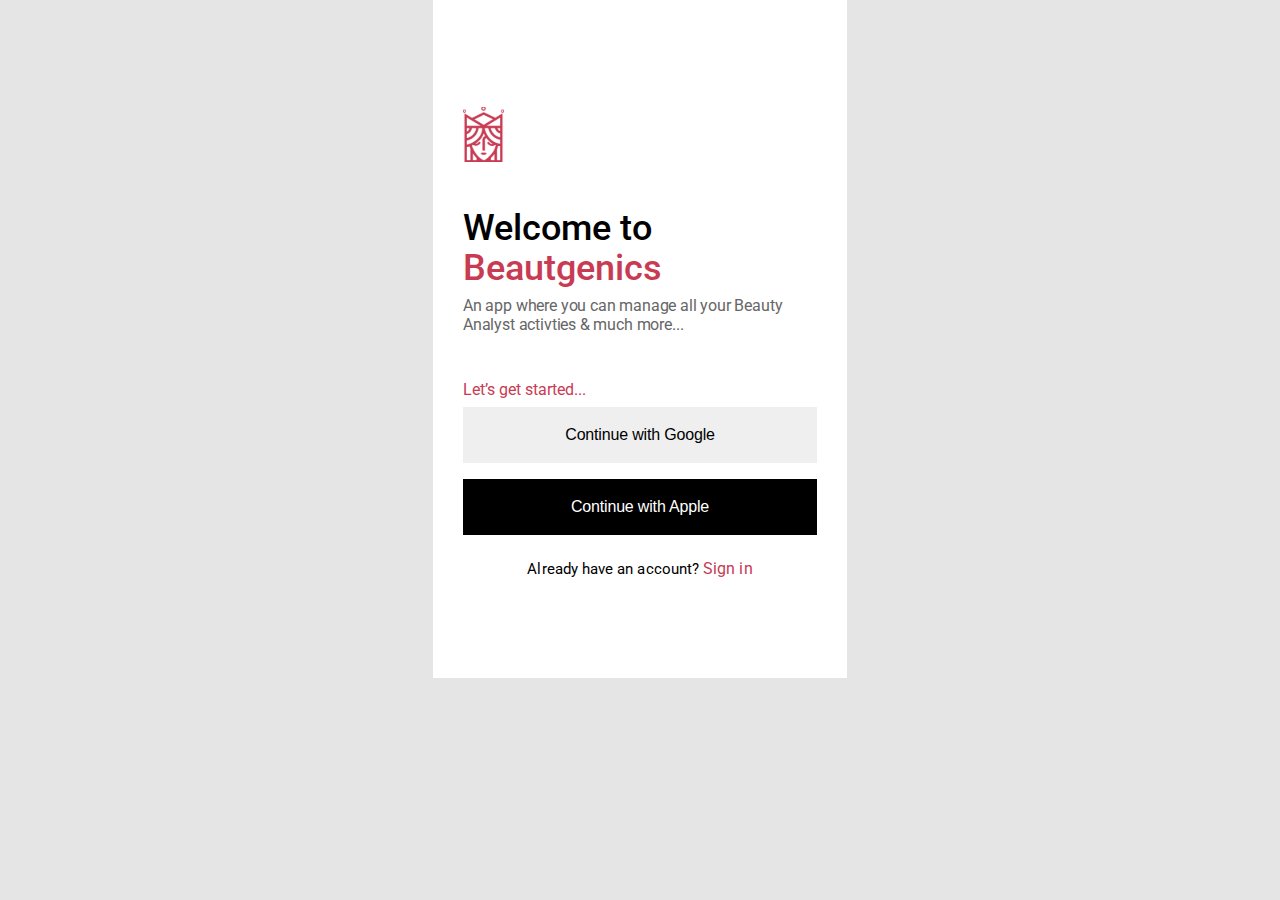
==== index.html @ fba741db "Initial commit" ====
<!DOCTYPE html>
<html lang="en">
  <head>
    <meta charset="UTF-8" />
    <meta http-equiv="X-UA-Compatible" content="IE=edge" />
    <meta name="viewport" content="width=device-width, initial-scale=1.0" />
    <link rel="stylesheet" href="./styles/index.css" />
    <link rel="stylesheet" href="./styles/signIn.css" />
    <title>Document</title>
  </head>
  <body>
    <div class="main-container">
      <section class="content">
        <img class="logo" src="./assets//logo.svg" alt="logo" />
        <h1>Welcome to</h1>
        <h2>Beautgenics</h2>
        <p class="about">
          An app where you can manage all your Beauty Analyst activties & much
          more...
        </p>
        <div class="signin_btns">
          <span>Let’s get started...</span>
          <button class="google">Continue with Google</button>
          <button class="apple">Continue with Apple</button>
          <h6>Already have an account? <span class="colored">Sign in</span></h6>
        </div>
      </section>
    </div>
  </body>
</html>
---- styles/index.css ----
@import url("https://fonts.googleapis.com/css2?family=Roboto:ital,wght@0,300;0,400;0,500;0,700;1,700&display=swap");
@import url("https://fonts.googleapis.com/css2?family=Inter:wght@100;200;300;400;500&family=Roboto:ital,wght@0,300;0,400;0,500;0,700;1,700&display=swap");

* {
  margin: 0;
  padding: 0;
  box-sizing: border-box;
}
:root {
  --primary-color: #c83b53;
  --interFont: "Inter", sans-serif;
  --lightWeight: 400;
  --mediumWeight: 500;
  --primaryFontSize: 16px;
}
body {
  margin: 0 !important;
  background-color: #e5e5e5;
  font-family: "Roboto", sans-serif;
}
.main-container {
  max-width: 414px;
  margin-left: auto;
  margin-right: auto;
  min-height: 100vh;
  height: 100%;
  position: relative;
}

button {
  outline: none;
  border: none;
  cursor: pointer;
}
nav {
  background-color: #c83b53;
  width: 100%;
  height: 56px;
  max-width: 414px;
  margin-left: auto;
  margin-right: auto;
}
section {
  background-color: #fff;
}

.customer-profile {
  display: grid;
  place-content: center;
  padding: 24px 0px;
}
.customer-profile img {
  margin-left: auto;
  margin-right: auto;
  margin-bottom: 10px;
}
.customer-profile h2 {
  font-weight: var(--mediumWeight);
  font-size: 20px;
  text-align: center;
  letter-spacing: 0.15px;
  color: rgba(0, 0, 0, 0.87);
}
.customer-profile p {
  font-weight: var(--lightWeight);
  font-size: 14px;
  text-align: center;
  letter-spacing: 0.25px;
  color: rgba(0, 0, 0, 0.6);
}
.rate {
  font-weight: 400;
  font-size: 10px;
  color: #1eaa4b;
}
.circle {
  width: 20px;
  height: 20px;
  border-radius: 50%;
}
.red {
  background: #c83b53;
}
.orange {
  background: #ed9013;
}
.purple {
  background: #a82cd0;
}
.blue {
  background: linear-gradient(180deg, #4eb4f9 0%, #4ee7e8 100%);
}
.percent {
  color: var(--primary-color);
}

.sidenav {
  height: 100%;
  width: 0;
  position: absolute;
  z-index: 1;
  top: 0;
  left: 0;
  background-color: #fff;
  overflow-x: hidden;
  transition: 0.5s;
  padding-top: 60px;
}

.sidenav a {
  padding: 8px 8px 8px 32px;
  text-decoration: none;
  font-size: 25px;
  color: #818181;
  display: block;
  transition: 0.3s;
}

.sidenav a:hover {
  color: #f1f1f1;
}

.sidenav .closebtn {
  position: absolute;
  top: 0;
  right: 25px;
  font-size: 36px;
  margin-left: 50px;
}
---- styles/signIn.css ----
.content,
.signin_btns {
  display: flex;
  flex-direction: column;
  justify-content: center;
}
.content {
  padding: 107px 30px 100px 30px;
}
.logo {
  width: 41px;
  object-fit: cover;
}
.content h1 {
  margin-top: 46px;
}
.content h1,
.content h2 {
  font-weight: var(--mediumWeight);
  font-size: 36px;
  line-height: 40px;
}

.content h2 {
  color: var(--primary-color);
}
.about {
  font-family: var(----interFont);
  font-weight: var(----lightWeight);
  font-size: var(--primaryFontSize);
  letter-spacing: -0.011em;
  color: #666666;
  margin: 8px 0px 46px 0px;
}
.signin_btns span {
  font-weight: var(----lightWeight);
  font-size: var(--primaryFontSize);
  color: #979797;
}
.signin_btns button {
  width: 100%;
  height: 56px;
  font-weight: 400;
  font-size: var(----lightWeight);
  letter-spacing: -0.011em;
}
.google {
  margin: 8px 0px 16px 0px;
  background-color: E0E0E0;
  color: #000000;
}
.apple {
  background-color: #000000;
  color: #fff;
  margin-bottom: 24px;
}
.signin_btns h6 {
  text-align: center;
  font-weight: 400;
  font-size: 15px;
  letter-spacing: 0.0703846px;
  color: #000000;
}
.signin_btns span {
  color: var(--primary-color);
}
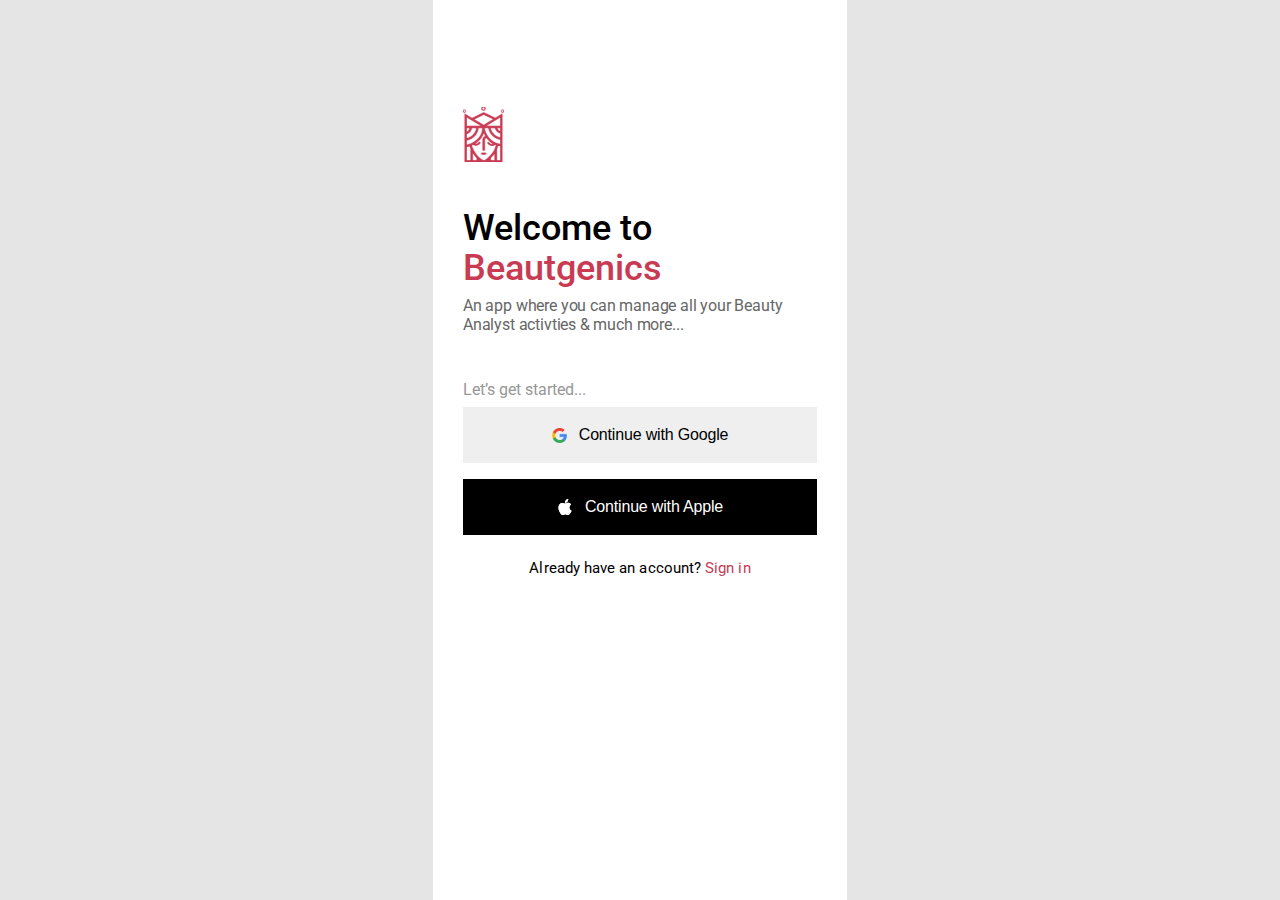
==== commit 487f24b8: "added icons" ====
--- a/index.html
+++ b/index.html
@@ -6,10 +6,16 @@
     <meta name="viewport" content="width=device-width, initial-scale=1.0" />
     <link rel="stylesheet" href="./styles/index.css" />
     <link rel="stylesheet" href="./styles/signIn.css" />
-    <title>Document</title>
+    <title>Beautgenics</title>
   </head>
   <body>
-    <div class="main-container">
+    <div class="main-container" id="splach-screen-contaner">
+      <div id="splash-screen">
+        <img src="./assets/splash.svg" alt="Logo" />
+        <div class="loader"></div>
+      </div>
+    </div>
+    <div class="main-container background-fff">
       <section class="content">
         <img class="logo" src="./assets//logo.svg" alt="logo" />
         <h1>Welcome to</h1>
@@ -19,12 +25,42 @@
           more...
         </p>
         <div class="signin_btns">
-          <span>Let’s get started...</span>
-          <button class="google">Continue with Google</button>
-          <button class="apple">Continue with Apple</button>
-          <h6>Already have an account? <span class="colored">Sign in</span></h6>
+          <span class="lets_start">Let’s get started...</span>
+          <button onclick="window.location.href='Home.html';" class="google">
+            <img src="./assets/google.svg" />Continue with Google
+          </button>
+          <button onclick="window.location.href='Home.html';" class="apple">
+            <svg
+              xmlns="http://www.w3.org/2000/svg"
+              width="16"
+              height="16"
+              fill="currentColor"
+              class="bi bi-apple"
+              viewBox="0 0 16 16"
+            >
+              <path
+                d="M11.182.008C11.148-.03 9.923.023 8.857 1.18c-1.066 1.156-.902 2.482-.878 2.516.024.034 1.52.087 2.475-1.258.955-1.345.762-2.391.728-2.43Zm3.314 11.733c-.048-.096-2.325-1.234-2.113-3.422.212-2.189 1.675-2.789 1.698-2.854.023-.065-.597-.79-1.254-1.157a3.692 3.692 0 0 0-1.563-.434c-.108-.003-.483-.095-1.254.116-.508.139-1.653.589-1.968.607-.316.018-1.256-.522-2.267-.665-.647-.125-1.333.131-1.824.328-.49.196-1.422.754-2.074 2.237-.652 1.482-.311 3.83-.067 4.56.244.729.625 1.924 1.273 2.796.576.984 1.34 1.667 1.659 1.899.319.232 1.219.386 1.843.067.502-.308 1.408-.485 1.766-.472.357.013 1.061.154 1.782.539.571.197 1.111.115 1.652-.105.541-.221 1.324-1.059 2.238-2.758.347-.79.505-1.217.473-1.282Z"
+              />
+              <path
+                d="M11.182.008C11.148-.03 9.923.023 8.857 1.18c-1.066 1.156-.902 2.482-.878 2.516.024.034 1.52.087 2.475-1.258.955-1.345.762-2.391.728-2.43Zm3.314 11.733c-.048-.096-2.325-1.234-2.113-3.422.212-2.189 1.675-2.789 1.698-2.854.023-.065-.597-.79-1.254-1.157a3.692 3.692 0 0 0-1.563-.434c-.108-.003-.483-.095-1.254.116-.508.139-1.653.589-1.968.607-.316.018-1.256-.522-2.267-.665-.647-.125-1.333.131-1.824.328-.49.196-1.422.754-2.074 2.237-.652 1.482-.311 3.83-.067 4.56.244.729.625 1.924 1.273 2.796.576.984 1.34 1.667 1.659 1.899.319.232 1.219.386 1.843.067.502-.308 1.408-.485 1.766-.472.357.013 1.061.154 1.782.539.571.197 1.111.115 1.652-.105.541-.221 1.324-1.059 2.238-2.758.347-.79.505-1.217.473-1.282Z"
+              />
+            </svg>
+            Continue with Apple
+          </button>
+          <h6>
+            Already have an account?
+            <span class="colored" onclick="window.location.href='Home.html';"
+              >Sign in</span
+            >
+          </h6>
         </div>
       </section>
     </div>
+    <script>
+      window.onload = function () {
+        document.getElementById("splach-screen-contaner").style.display =
+          "none";
+      };
+    </script>
   </body>
 </html>
--- a/styles/index.css
+++ b/styles/index.css
@@ -1,6 +1,6 @@
 @import url("https://fonts.googleapis.com/css2?family=Roboto:ital,wght@0,300;0,400;0,500;0,700;1,700&display=swap");
 @import url("https://fonts.googleapis.com/css2?family=Inter:wght@100;200;300;400;500&family=Roboto:ital,wght@0,300;0,400;0,500;0,700;1,700&display=swap");
-
+@import url("https://cdn.jsdelivr.net/npm/bootstrap-icons@1.3.0/font/bootstrap-icons.css");
 * {
   margin: 0;
   padding: 0;
@@ -39,6 +39,8 @@
   max-width: 414px;
   margin-left: auto;
   margin-right: auto;
+  display: flex;
+  align-items: center;
 }
 section {
   background-color: #fff;
@@ -116,8 +118,9 @@
   transition: 0.3s;
 }
 
-.sidenav a:hover {
-  color: #f1f1f1;
+.sidenav .nav_item:hover {
+  color: var(--primary-color);
+  background: rgba(200, 59, 83, 0.08);
 }
 
 .sidenav .closebtn {
@@ -127,3 +130,114 @@
   font-size: 36px;
   margin-left: 50px;
 }
+.background-fff {
+  height: 100vh;
+  background-color: #fff;
+}
+#splash-screen {
+  position: absolute;
+  top: 0;
+  left: 0;
+  right: 0;
+  bottom: 0;
+  background: #fff;
+  width: 100%;
+  height: 100%;
+  z-index: 9999;
+  display: flex;
+  flex-direction: column;
+  justify-content: center;
+  align-items: center;
+}
+.loader {
+  margin-top: 30px;
+  border: 3px solid #e5e5e5;
+  border-top: 3px solid #c83b53;
+  border-radius: 50%;
+  width: 25px;
+  height: 25px;
+  animation: spin 2s linear infinite;
+}
+@keyframes spin {
+  0% {
+    transform: rotate(0deg);
+  }
+  100% {
+    transform: rotate(360deg);
+  }
+}
+.nav_intro {
+  padding: 31px 22px 12px 22px;
+}
+.nav_intro h1 {
+  margin-top: 12px;
+  margin-bottom: 1px;
+  font-weight: 500;
+  font-size: 20px;
+  color: rgba(0, 0, 0, 0.87);
+}
+.nav_intro h2 {
+  font-weight: 400;
+  font-size: 14px;
+  letter-spacing: 0.25px;
+  color: rgba(0, 0, 0, 0.6);
+}
+hr {
+  border: 0.5 solid var(--primary-color);
+}
+.health {
+  font-weight: 400;
+  font-size: 13px;
+  color: #000000;
+  padding: 15px 22px;
+}
+.sidenav h6 {
+  font-weight: 400;
+  font-size: 12px;
+  letter-spacing: 0.05em;
+  color: #5e6265;
+  margin: 5px 22px;
+}
+#navigate_to {
+  padding: 8px 22px;
+}
+#navigate_to .nav_item {
+  display: flex;
+  height: 48px;
+  align-items: center;
+  cursor: pointer;
+  padding: 16px;
+  gap: 10px;
+}
+#navigate_to .nav_item p {
+  font-weight: 400;
+  font-size: 14px;
+}
+.last_sync {
+  font-weight: 400;
+  font-size: 12px;
+  color: #c83b53;
+  padding: 8px 22px;
+}
+#mySidenav h4 {
+  font-weight: 400;
+  font-size: 14px;
+  color: #000000;
+  padding: 8px 22px;
+  cursor: pointer;
+}
+#mySidenav h4:hover {
+  color: var(--primary-color);
+}
+.nav-footer {
+  position: absolute;
+  left: 22px;
+  bottom: 22px;
+  font-weight: 400;
+  font-size: 12px;
+  letter-spacing: 1.25px;
+  color: #5e6265;
+  display: flex;
+  align-items: center;
+  gap: 5px;
+}
--- a/styles/signIn.css
+++ b/styles/signIn.css
@@ -32,7 +32,7 @@
   color: #666666;
   margin: 8px 0px 46px 0px;
 }
-.signin_btns span {
+.signin_btns .lets_start {
   font-weight: var(----lightWeight);
   font-size: var(--primaryFontSize);
   color: #979797;
@@ -43,6 +43,10 @@
   font-weight: 400;
   font-size: var(----lightWeight);
   letter-spacing: -0.011em;
+  display: flex;
+  gap: 12px;
+  justify-content: center;
+  align-items: center;
 }
 .google {
   margin: 8px 0px 16px 0px;
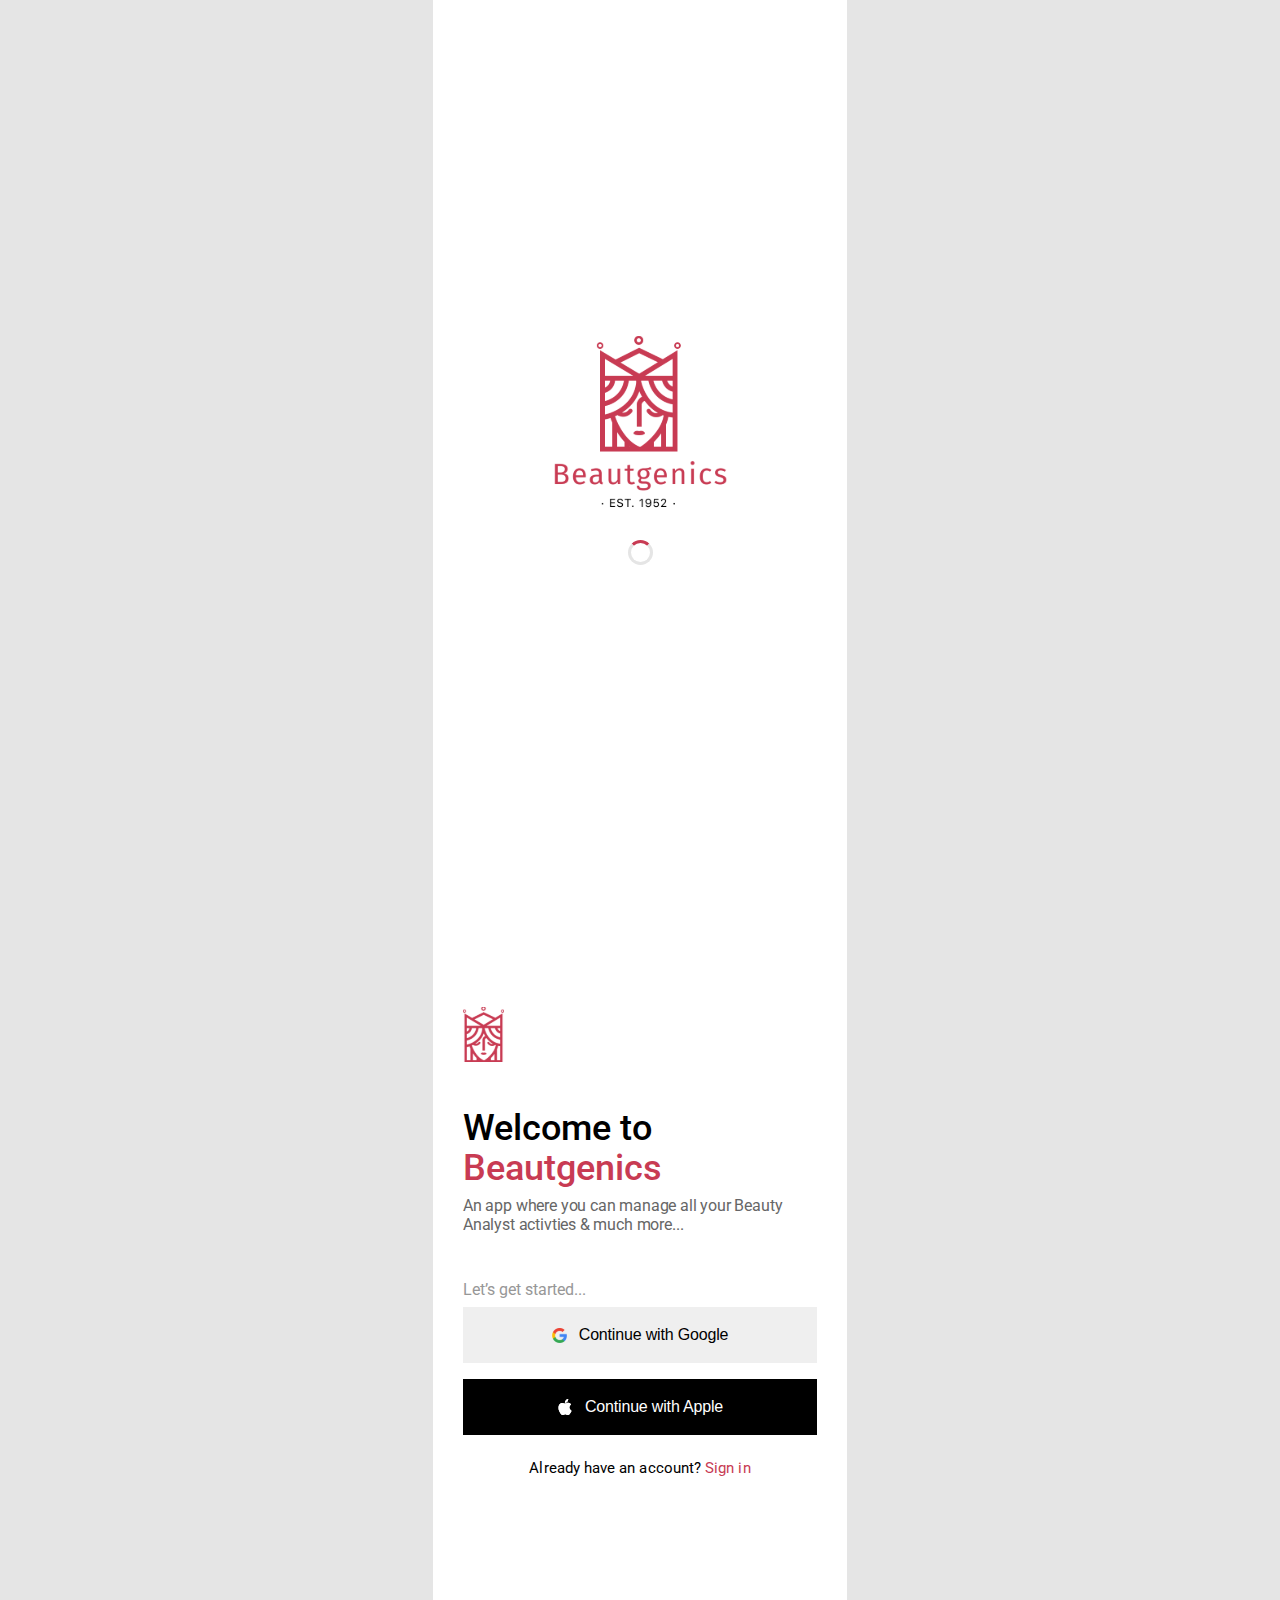
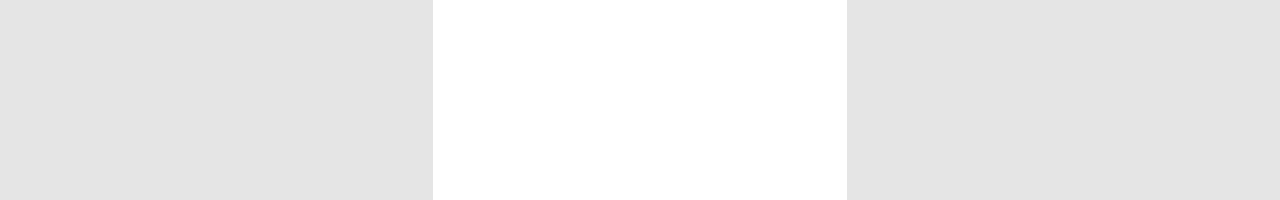
==== commit c893d64d: "added splash screen time" ====
--- a/index.html
+++ b/index.html
@@ -58,8 +58,10 @@
     </div>
     <script>
       window.onload = function () {
-        document.getElementById("splach-screen-contaner").style.display =
-          "none";
+        setTimeout(() => {
+          document.getElementById("splach-screen-contaner").style.display =
+            "none";
+        }, 3000);
       };
     </script>
   </body>
--- a/styles/index.css
+++ b/styles/index.css
@@ -41,6 +41,8 @@
   margin-right: auto;
   display: flex;
   align-items: center;
+  justify-content: space-between;
+  padding-right: 16px;
 }
 section {
   background-color: #fff;
@@ -71,9 +73,11 @@
   color: rgba(0, 0, 0, 0.6);
 }
 .rate {
+  display: inline-block;
   font-weight: 400;
   font-size: 10px;
   color: #1eaa4b;
+  padding-left: 5px;
 }
 .circle {
   width: 20px;
@@ -186,6 +190,9 @@
   border: 0.5 solid var(--primary-color);
 }
 .health {
+  display: flex;
+  gap: 5px;
+  align-items: center;
   font-weight: 400;
   font-size: 13px;
   color: #000000;
@@ -241,3 +248,22 @@
   align-items: center;
   gap: 5px;
 }
+.start-content-nav {
+  display: flex;
+  align-items: center;
+  flex: 1;
+}
+.start-content-nav p {
+  font-weight: 400;
+  font-size: 16px;
+  color: #ffffff;
+}
+hr {
+  height: 0px !important;
+  border: 0.001px solid rgba(200, 59, 83, 0.5);
+}
+*::-webkit-scrollbar {
+  height: 2px;
+  width: 10px;
+  background-color: #e5e5e5;
+}
